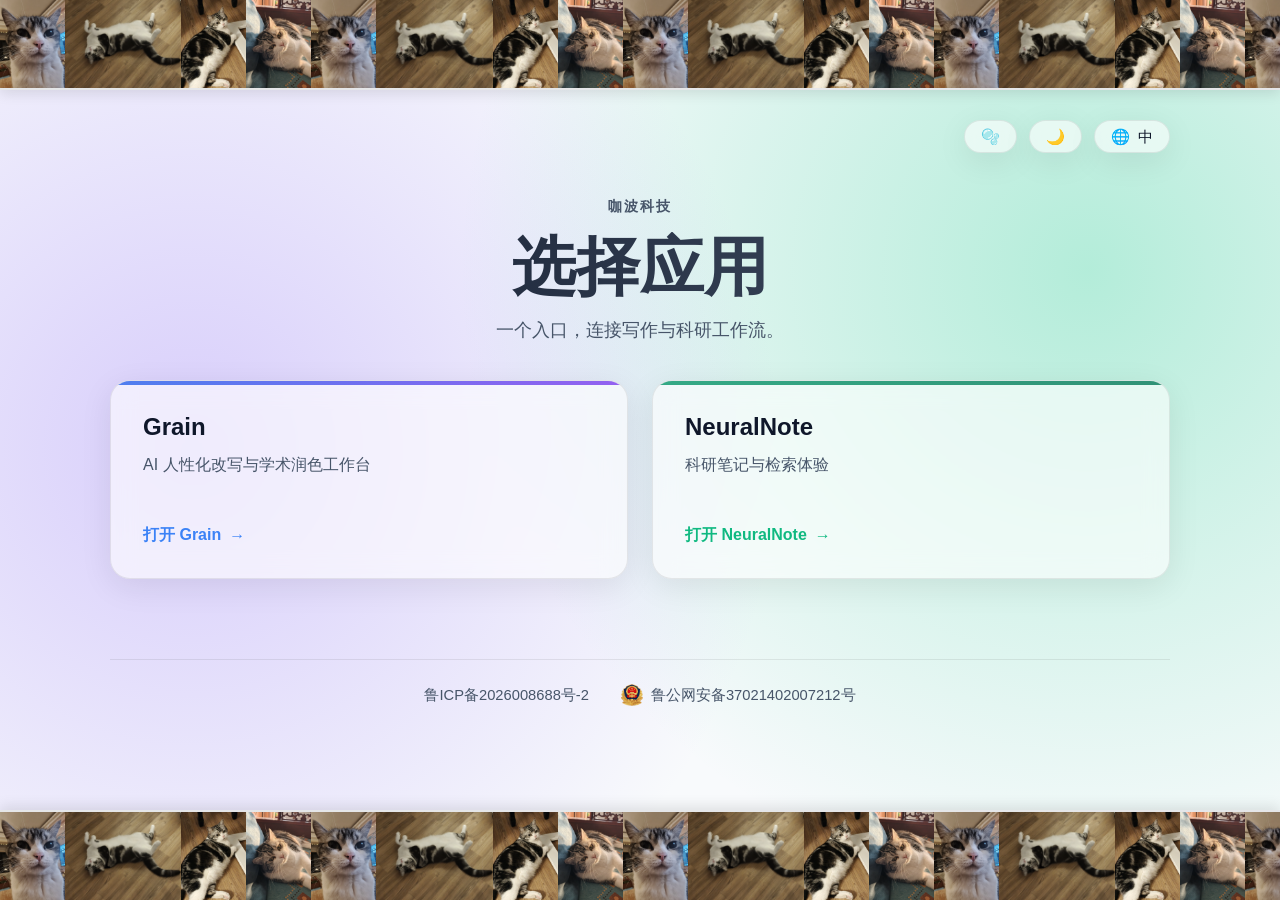
==== index.html @ 2827b4cf "fix: apply cache-busting to CSS for layout stability" ====
<!doctype html>
<html lang="zh-CN" data-theme="dark" data-layout="layout-b">
<head>
  <meta charset="utf-8" />
  <meta name="viewport" content="width=device-width, initial-scale=1" />
  <title>CapooTech</title>
  <meta name="description" content="CapooTech apps: Grain and NeuralNote" />
  <link rel="icon" type="image/svg+xml" href="/favicon-capoo.svg?v=20260208" />
  <link rel="stylesheet" href="/styles.css?v=20260422" />
  <script src="/lang-toggle.js?v=20260422" defer></script>
  <script src="/theme-toggle.js?v=20260422" defer></script>
  <script src="/layout-toggle.js?v=20260422" defer></script>
  <script src="/gallery-loader.js?v=20260422" defer></script>
</head>
<body>
  
  <!-- 方案 A：满屏环境漂浮泡泡 (Layout A) -->
  <!-- 内容现由 headless CMS 驱动的 gallery-loader.js 动态生成 -->
  <div class="floating-cats" aria-hidden="true">
  </div>

  <!-- 方案 B：顶部相框/履带 (Layout B) -->
  <!-- 内容现由 headless CMS 驱动的 gallery-loader.js 动态生成 -->
  <div class="edge-cats edge-top" aria-hidden="true">
    <div class="edge-track animate-left">
    </div>
  </div>

  <!-- 方案 B：底部相框/履带 (Layout B) -->
  <!-- 内容现由 headless CMS 驱动的 gallery-loader.js 动态生成 -->
  <div class="edge-cats edge-bottom" aria-hidden="true">
    <div class="edge-track animate-right">
    </div>
  </div>

  <main class="page">
    <header class="topbar">
      <!-- 视角切换 -->
      <button
        id="layout-toggle"
        class="lang-toggle"
        type="button"
        aria-label="切换排版"
        title="切换排版呈现(画框/漂浮泡泡)"
      >
        <span class="lang-icon" aria-hidden="true" id="layout-icon">🫧</span>
      </button>

      <!-- 主题切换 -->
      <button
        id="theme-toggle"
        class="lang-toggle"
        type="button"
        aria-label="切换主题"
        title="切换主题"
      >
        <span class="lang-icon" aria-hidden="true" id="theme-icon">🌙</span>
      </button>

      <!-- 语言切换 -->
      <button
        id="lang-toggle"
        class="lang-toggle"
        type="button"
        aria-label="切换到英文"
        title="切换语言"
      >
        <span class="lang-icon" aria-hidden="true">🌐</span>
        <span id="lang-label" class="lang-label">中</span>
      </button>
    </header>

    <section class="hero">
      <p class="kicker" data-i18n="brand">咖波科技</p>
      <h1 data-i18n="title">选择应用</h1>
      <p class="subtitle" data-i18n="subtitle">一个入口，连接写作与科研工作流。</p>
      <div class="cta-grid">
        <a class="card grain" href="https://grain.capootech.com" target="_blank" rel="noopener noreferrer">
          <h2>Grain</h2>
          <p data-i18n="grainDesc">AI 人性化改写与学术润色工作台</p>
          <span data-i18n="openGrain">打开 Grain</span>
        </a>
        <a class="card neuralnote" href="https://neuralnote.capootech.com" target="_blank" rel="noopener noreferrer">
          <h2>NeuralNote</h2>
          <p data-i18n="neuralDesc">科研笔记与检索体验</p>
          <span data-i18n="openNeural">打开 NeuralNote</span>
        </a>
      </div>
    </section>

    <footer class="site-footer" aria-label="Site filings">
      <div class="filings">
        <a
          class="filing-link"
          href="https://beian.miit.gov.cn/#/Integrated/index"
          target="_blank"
          rel="noopener noreferrer"
        >
          <span>鲁ICP备2026008688号-2</span>
        </a>
        <a
          class="filing-link filing-link-police"
          href="https://beian.mps.gov.cn/#/query/webSearch"
          target="_blank"
          rel="noopener noreferrer"
        >
          <img
            class="filing-badge"
            src="/images/filings/public-security-badge.png"
            alt=""
            aria-hidden="true"
            loading="lazy"
          />
          <span>鲁公网安备37021402007212号</span>
        </a>
      </div>
    </footer>

  </main>
</body>
</html>
---- styles.css ----
:root, [data-theme="dark"] {
  --bg: #0f172a;
  --bg-gradient-1: rgba(76, 29, 149, 0.25);
  --bg-gradient-2: rgba(15, 118, 110, 0.2);
  --text-primary: #f8fafc;
  --text-secondary: #94a3b8;
  --card-bg-glass: rgba(30, 41, 59, 0.6);
  --card-border: rgba(255, 255, 255, 0.1);
  --card-shadow: 0 8px 32px 0 rgba(0, 0, 0, 0.37);
  --card-hover-border: rgba(255, 255, 255, 0.25);
  --grain-gradient: linear-gradient(135deg, #3b82f6 0%, #8b5cf6 100%);
  --neural-gradient: linear-gradient(135deg, #10b981 0%, #059669 100%);
  --accent-glow: rgba(139, 92, 246, 0.4);
  --title-gradient: linear-gradient(to right, #fff, #94a3b8);
}

[data-theme="light"] {
  --bg: #f8fafc;
  --bg-gradient-1: rgba(167, 139, 250, 0.4);
  --bg-gradient-2: rgba(52, 211, 153, 0.35);
  --text-primary: #0f172a;
  --text-secondary: #475569;
  --card-bg-glass: rgba(255, 255, 255, 0.6);
  --card-border: rgba(0, 0, 0, 0.08);
  --card-shadow: 0 8px 32px 0 rgba(0, 0, 0, 0.08);
  --card-hover-border: rgba(0, 0, 0, 0.15);
  --grain-gradient: linear-gradient(135deg, #2563eb 0%, #7c3aed 100%);
  --neural-gradient: linear-gradient(135deg, #059669 0%, #047857 100%);
  --accent-glow: rgba(139, 92, 246, 0.2);
  --title-gradient: linear-gradient(to right, #0f172a, #475569);
}

* {
  box-sizing: border-box;
}

body {
  margin: 0;
  font-family: "Segoe UI", "PingFang SC", "Microsoft YaHei", sans-serif;
  color: var(--text-primary);
  background: var(--bg);
  background-image: 
    radial-gradient(circle at 15% 50%, var(--bg-gradient-1) 0%, transparent 50%),
    radial-gradient(circle at 85% 30%, var(--bg-gradient-2) 0%, transparent 50%);
  background-attachment: fixed;
  min-height: 100vh;
  overflow-x: hidden;
  transition: background 0.4s ease, color 0.4s ease;
}

/* Base Page Setup */
.page {
  max-width: 1100px;
  margin: 0 auto;
  padding: 120px 20px 120px; /* Leave space for layouts */
  position: relative;
  z-index: 10; 
}

/* ======= Layout Toggles ======= */
[data-layout="layout-a"] .edge-cats { display: none !important; }
[data-layout="layout-a"] .page { padding: 24px 20px 64px; } /* Reset padding for bubble mode */

[data-layout="layout-b"] .floating-cats { display: none !important; }

/* ======= Layout A: Floating Wrap Around Cats ======= */
.floating-cats {
  position: fixed;
  top: 0; left: 0; width: 100vw; height: 100vh;
  pointer-events: auto; /* Allow hover zoom */
  z-index: 1;
  overflow: hidden;
}

.floating-cats .orb {
  position: absolute;
  border-radius: 50%;
  object-fit: cover;
  box-shadow: 0 16px 40px rgba(0,0,0,0.3);
  opacity: 0.8;
  border: 4px solid var(--card-hover-border);
  transition: transform 0.4s cubic-bezier(0.175, 0.885, 0.32, 1.275), opacity 0.3s ease;
  cursor: pointer;
}

.floating-cats .orb:hover {
  transform: scale(2) !important;
  opacity: 1;
  z-index: 99;
}

/* Animations for orbs */
@keyframes drift1 { 0%, 100% { transform: translate(0, 0) rotate(0deg); } 50% { transform: translate(30vw, 15vh) rotate(10deg); } }
@keyframes drift2 { 0%, 100% { transform: translate(0, 0) rotate(0deg); } 50% { transform: translate(-20vw, 30vh) rotate(-15deg); } }
@keyframes drift3 { 0%, 100% { transform: translate(0, 0) rotate(0deg); } 50% { transform: translate(25vw, -40vh) rotate(5deg); } }
@keyframes drift4 { 0%, 100% { transform: translate(0, 0) rotate(0deg); } 50% { transform: translate(-35vw, -20vh) rotate(-10deg); } }

.orb1 { top: -5%; left: 5%; width: 220px; height: 220px; animation: drift1 40s infinite ease-in-out; }
.orb2 { top: 10%; right: -5%; width: 180px; height: 180px; animation: drift2 35s infinite ease-in-out; animation-delay: -5s; }
.orb3 { bottom: 5%; left: 15%; width: 200px; height: 200px; animation: drift3 45s infinite ease-in-out; animation-delay: -10s; }
.orb4 { bottom: -10%; right: 10%; width: 250px; height: 250px; animation: drift4 50s infinite ease-in-out; animation-delay: -15s; }


/* ======= Layout B: Edge Tracks ======= */
.edge-cats {
  position: fixed;
  left: 0;
  width: 100vw;
  height: 90px;
  overflow: hidden;
  z-index: 100;
  pointer-events: auto;
  background: var(--bg);
}

.edge-top {
  top: 0;
  border-bottom: 2px solid var(--card-border);
  box-shadow: 0 4px 12px rgba(0,0,0,0.1);
}

.edge-bottom {
  bottom: 0;
  border-top: 2px solid var(--card-border);
  box-shadow: 0 -4px 12px rgba(0,0,0,0.1);
}

.edge-track {
  display: flex;
  height: 100%;
  width: max-content;
  align-items: center;
  padding: 0; /* Fully flushed tape style */
}

/* New Marquee Group handles the seamless math */
.marquee-group {
  display: flex;
  height: 100%;
  align-items: center;
}

.edge-track:hover {
  animation-play-state: paused;
}

.animate-left { animation: scrollLeft 40s linear infinite; }
.animate-right { animation: scrollRight 40s linear infinite; }

.marquee-group img {
  height: 100%; /* Fully filling the belt height */
  width: auto;
  border-radius: 0; /* Remove border-radius for tape effect */
  margin-right: -1px; /* Remove gaps completely, overlap slightly to avoid antialiasing line */
  border: none; /* Remove borders */
  transition: transform 0.3s ease;
  object-fit: cover;
  flex-shrink: 0;
  cursor: pointer;
}

.marquee-group img:hover {
  transform: scale(1.3);
  z-index: 10;
  box-shadow: 0 8px 16px var(--accent-glow);
  position: relative; /* ensure scale brings it to top layer */
}

@keyframes scrollLeft {
  0% { transform: translateX(0); }
  100% { transform: translateX(-50%); } 
}
@keyframes scrollRight {
  0% { transform: translateX(-50%); }
  100% { transform: translateX(0); }
}


/* ======= Component Styles ======= */
.topbar {
  display: flex;
  justify-content: flex-end;
  gap: 12px;
  margin-bottom: 24px;
}

.lang-toggle {
  display: inline-flex;
  align-items: center;
  gap: 8px;
  border: 1px solid var(--card-border);
  border-radius: 999px;
  background: var(--card-bg-glass);
  backdrop-filter: blur(8px);
  -webkit-backdrop-filter: blur(8px);
  color: var(--text-primary);
  padding: 8px 16px;
  font-size: 0.95rem;
  line-height: 1;
  cursor: pointer;
  box-shadow: var(--card-shadow);
  transition: transform 0.3s ease, background 0.3s ease, border-color 0.3s ease, box-shadow 0.3s ease, color 0.3s ease;
}

.lang-toggle:hover {
  transform: translateY(-2px);
  background: var(--card-hover-border);
  border-color: var(--card-hover-border);
  box-shadow: 0 12px 24px var(--accent-glow);
}

.hero {
  text-align: center;
  margin-bottom: 48px;
  padding-top: 20px;
}

.kicker {
  letter-spacing: 0.15em;
  text-transform: uppercase;
  color: var(--text-secondary);
  margin: 0;
  font-weight: 600;
  font-size: 0.9rem;
}

h1 {
  margin: 16px 0 12px;
  font-size: clamp(2.5rem, 6vw, 4rem);
  font-weight: 800;
  background: var(--title-gradient);
  -webkit-background-clip: text;
  background-clip: text;
  color: transparent;
  line-height: 1.1;
}

.subtitle {
  color: var(--text-secondary);
  margin: 0 auto 36px;
  max-width: 680px;
  font-size: 1.15rem;
  line-height: 1.6;
}

.cta-grid {
  display: grid;
  grid-template-columns: repeat(2, minmax(0, 1fr));
  gap: 24px;
}

.card {
  text-align: left;
  text-decoration: none;
  color: inherit;
  padding: 32px;
  border: 1px solid var(--card-border);
  border-radius: 20px;
  background: var(--card-bg-glass);
  backdrop-filter: blur(12px);
  -webkit-backdrop-filter: blur(12px);
  box-shadow: var(--card-shadow);
  transition: all 0.4s cubic-bezier(0.175, 0.885, 0.32, 1.275);
  position: relative;
  overflow: hidden;
}

.card::before {
  content: "";
  position: absolute;
  top: 0; left: 0; right: 0; height: 4px;
  opacity: 0.8;
  transition: opacity 0.3s ease;
}

.card.grain::before { background: var(--grain-gradient); }
.card.neuralnote::before { background: var(--neural-gradient); }

.card:hover {
  transform: translateY(-8px) scale(1.02);
  border-color: var(--card-hover-border);
  box-shadow: 0 20px 40px var(--accent-glow);
}

.card:hover::before {
  opacity: 1;
}

.card h2 {
  margin: 0 0 12px;
  font-size: 1.5rem;
}

.card p {
  margin: 0 0 24px;
  color: var(--text-secondary);
  line-height: 1.5;
  min-height: 48px;
}

.card span {
  font-weight: 600;
  display: inline-flex;
  align-items: center;
  gap: 8px;
}

.card.grain span { color: #3b82f6; }
.card.neuralnote span { color: #10b981; }

.card span::after {
  content: "→";
  transition: transform 0.3s ease;
}

.card:hover span::after {
  transform: translateX(4px);
}

.site-footer {
  margin-top: 80px;
  padding-top: 24px;
  border-top: 1px solid var(--card-border);
  text-align: center;
}

.filings {
  display: flex;
  flex-wrap: wrap;
  justify-content: center;
  gap: 16px 32px;
}

.filing-link {
  display: inline-flex;
  align-items: center;
  gap: 8px;
  color: var(--text-secondary);
  text-decoration: none;
  font-size: 0.92rem;
  transition: color 0.2s ease;
}

.filing-link:hover {
  color: var(--text-primary);
}

.filing-badge {
  width: 22px;
  height: 22px;
  flex: 0 0 auto;
}

@media (max-width: 820px) {
  .cta-grid {
    grid-template-columns: 1fr;
  }
}

@media (max-width: 560px) {
  .page {
    padding-top: 100px;
  }
  h1 {
    font-size: 2.2rem;
  }
  .floating-cats .orb {
    width: 140px; height: 140px;
  }
  .edge-cats {
    height: 70px;
  }
}
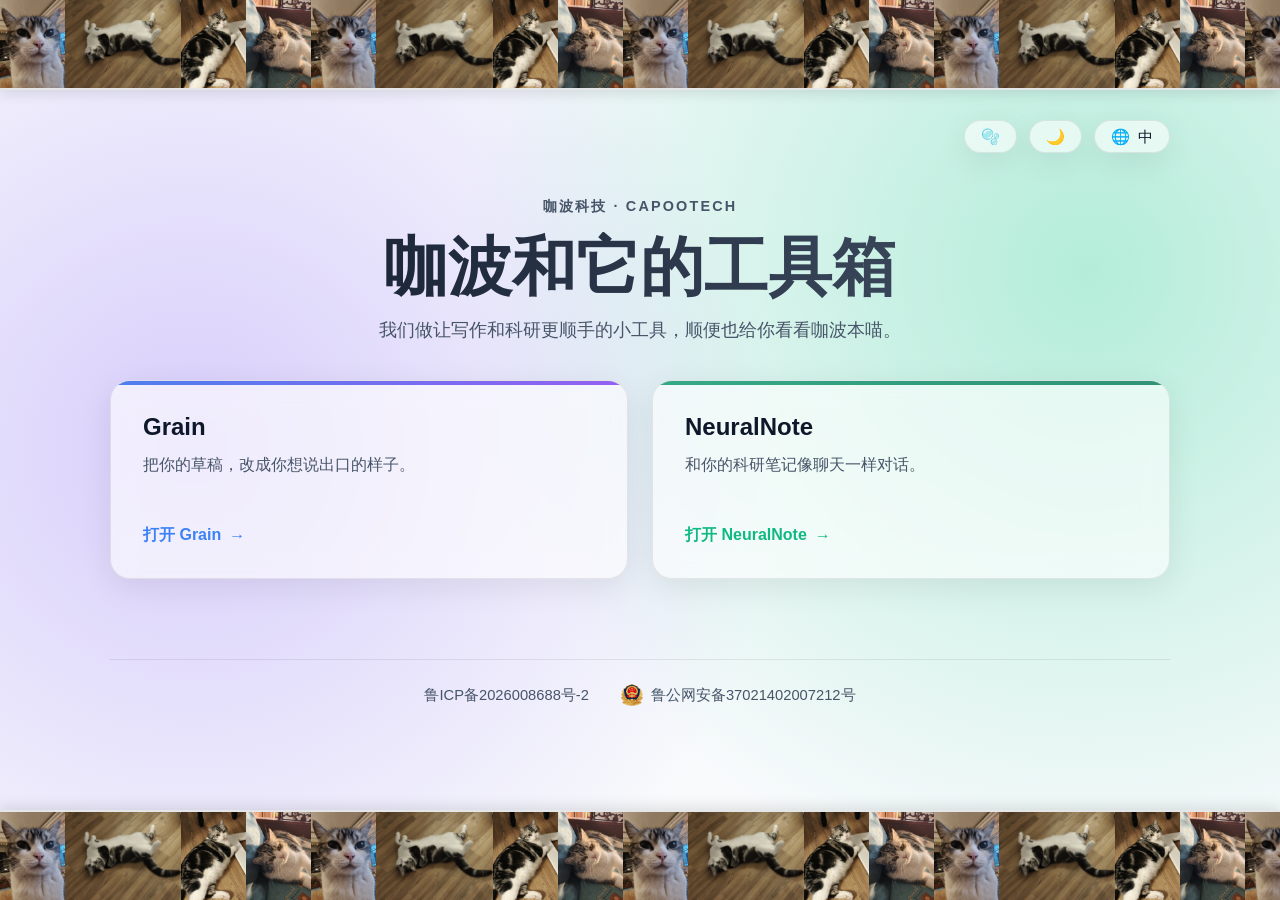
==== commit dd3b5c6d: "feat(home): rewrite hero copy and slow gallery animations - Position the site as a product showcase " ====
--- a/index.html
+++ b/index.html
@@ -6,11 +6,11 @@
   <title>CapooTech</title>
   <meta name="description" content="CapooTech apps: Grain and NeuralNote" />
   <link rel="icon" type="image/svg+xml" href="/favicon-capoo.svg?v=20260208" />
-  <link rel="stylesheet" href="/styles.css?v=20260422" />
-  <script src="/lang-toggle.js?v=20260422" defer></script>
-  <script src="/theme-toggle.js?v=20260422" defer></script>
-  <script src="/layout-toggle.js?v=20260422" defer></script>
-  <script src="/gallery-loader.js?v=20260422" defer></script>
+  <link rel="stylesheet" href="/styles.css?v=20260425b" />
+  <script src="/lang-toggle.js?v=20260425b" defer></script>
+  <script src="/theme-toggle.js?v=20260425b" defer></script>
+  <script src="/layout-toggle.js?v=20260425b" defer></script>
+  <script src="/gallery-loader.js?v=20260425b" defer></script>
 </head>
 <body>
   
@@ -71,18 +71,18 @@
     </header>
 
     <section class="hero">
-      <p class="kicker" data-i18n="brand">咖波科技</p>
-      <h1 data-i18n="title">选择应用</h1>
-      <p class="subtitle" data-i18n="subtitle">一个入口，连接写作与科研工作流。</p>
+      <p class="kicker" data-i18n="brand">咖波科技 · CapooTech</p>
+      <h1 data-i18n="title">咖波和它的工具箱</h1>
+      <p class="subtitle" data-i18n="subtitle">我们做让写作和科研更顺手的小工具，顺便也给你看看咖波本喵。</p>
       <div class="cta-grid">
         <a class="card grain" href="https://grain.capootech.com" target="_blank" rel="noopener noreferrer">
           <h2>Grain</h2>
-          <p data-i18n="grainDesc">AI 人性化改写与学术润色工作台</p>
+          <p data-i18n="grainDesc">把你的草稿，改成你想说出口的样子。</p>
           <span data-i18n="openGrain">打开 Grain</span>
         </a>
         <a class="card neuralnote" href="https://neuralnote.capootech.com" target="_blank" rel="noopener noreferrer">
           <h2>NeuralNote</h2>
-          <p data-i18n="neuralDesc">科研笔记与检索体验</p>
+          <p data-i18n="neuralDesc">和你的科研笔记像聊天一样对话。</p>
           <span data-i18n="openNeural">打开 NeuralNote</span>
         </a>
       </div>
--- a/styles.css
+++ b/styles.css
@@ -95,10 +95,10 @@
 @keyframes drift3 { 0%, 100% { transform: translate(0, 0) rotate(0deg); } 50% { transform: translate(25vw, -40vh) rotate(5deg); } }
 @keyframes drift4 { 0%, 100% { transform: translate(0, 0) rotate(0deg); } 50% { transform: translate(-35vw, -20vh) rotate(-10deg); } }
 
-.orb1 { top: -5%; left: 5%; width: 220px; height: 220px; animation: drift1 40s infinite ease-in-out; }
-.orb2 { top: 10%; right: -5%; width: 180px; height: 180px; animation: drift2 35s infinite ease-in-out; animation-delay: -5s; }
-.orb3 { bottom: 5%; left: 15%; width: 200px; height: 200px; animation: drift3 45s infinite ease-in-out; animation-delay: -10s; }
-.orb4 { bottom: -10%; right: 10%; width: 250px; height: 250px; animation: drift4 50s infinite ease-in-out; animation-delay: -15s; }
+.orb1 { top: -5%; left: 5%; width: 220px; height: 220px; animation: drift1 80s infinite ease-in-out; }
+.orb2 { top: 10%; right: -5%; width: 180px; height: 180px; animation: drift2 70s infinite ease-in-out; animation-delay: -10s; }
+.orb3 { bottom: 5%; left: 15%; width: 200px; height: 200px; animation: drift3 90s infinite ease-in-out; animation-delay: -20s; }
+.orb4 { bottom: -10%; right: 10%; width: 250px; height: 250px; animation: drift4 100s infinite ease-in-out; animation-delay: -30s; }
 
 
 /* ======= Layout B: Edge Tracks ======= */
@@ -144,8 +144,8 @@
   animation-play-state: paused;
 }
 
-.animate-left { animation: scrollLeft 40s linear infinite; }
-.animate-right { animation: scrollRight 40s linear infinite; }
+.animate-left { animation: scrollLeft 90s linear infinite; }
+.animate-right { animation: scrollRight 90s linear infinite; }
 
 .marquee-group img {
   height: 100%; /* Fully filling the belt height */
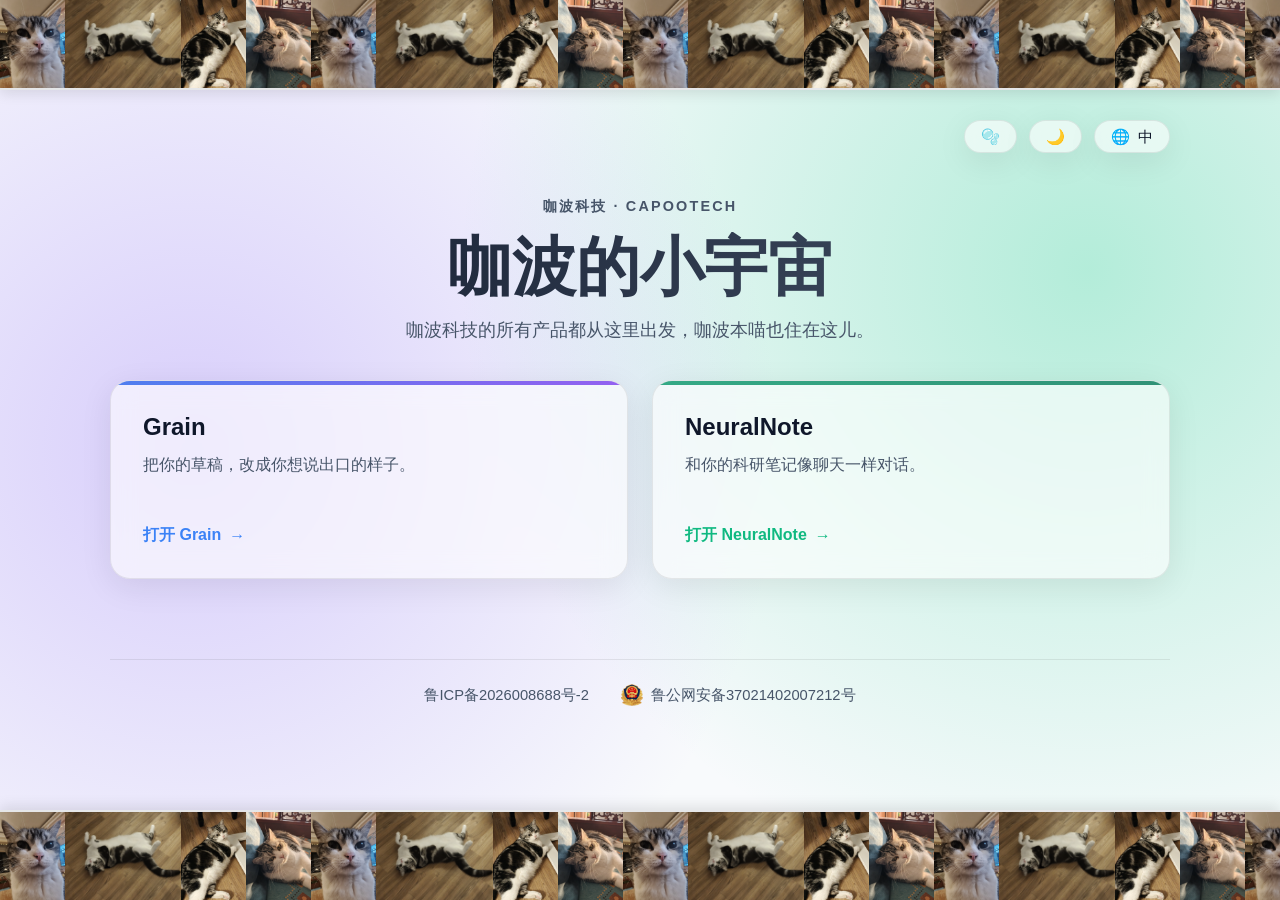
==== commit 1fe60e29: "feat(home): broaden hero copy, wire admin PKCE, add favicon options - Title rewrite: "咖波的小宇宙" / "Cap" ====
--- a/index.html
+++ b/index.html
@@ -6,11 +6,11 @@
   <title>CapooTech</title>
   <meta name="description" content="CapooTech apps: Grain and NeuralNote" />
   <link rel="icon" type="image/svg+xml" href="/favicon-capoo.svg?v=20260208" />
-  <link rel="stylesheet" href="/styles.css?v=20260425b" />
-  <script src="/lang-toggle.js?v=20260425b" defer></script>
-  <script src="/theme-toggle.js?v=20260425b" defer></script>
-  <script src="/layout-toggle.js?v=20260425b" defer></script>
-  <script src="/gallery-loader.js?v=20260425b" defer></script>
+  <link rel="stylesheet" href="/styles.css?v=20260425c" />
+  <script src="/lang-toggle.js?v=20260425c" defer></script>
+  <script src="/theme-toggle.js?v=20260425c" defer></script>
+  <script src="/layout-toggle.js?v=20260425c" defer></script>
+  <script src="/gallery-loader.js?v=20260425c" defer></script>
 </head>
 <body>
   
@@ -72,8 +72,8 @@
 
     <section class="hero">
       <p class="kicker" data-i18n="brand">咖波科技 · CapooTech</p>
-      <h1 data-i18n="title">咖波和它的工具箱</h1>
-      <p class="subtitle" data-i18n="subtitle">我们做让写作和科研更顺手的小工具，顺便也给你看看咖波本喵。</p>
+      <h1 data-i18n="title">咖波的小宇宙</h1>
+      <p class="subtitle" data-i18n="subtitle">咖波科技的所有产品都从这里出发，咖波本喵也住在这儿。</p>
       <div class="cta-grid">
         <a class="card grain" href="https://grain.capootech.com" target="_blank" rel="noopener noreferrer">
           <h2>Grain</h2>
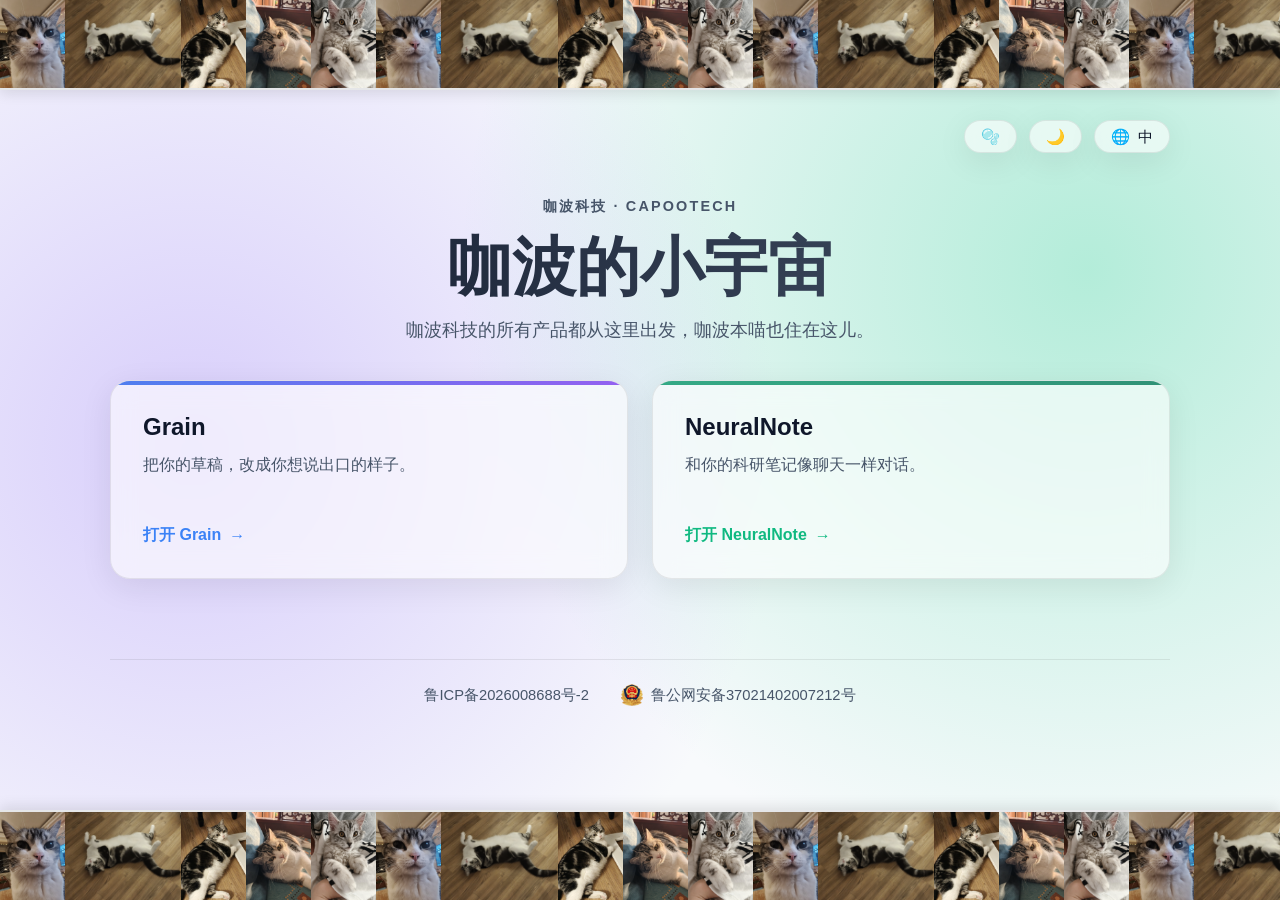
==== commit ee49e0c8: "feat(gallery): add floating zoom preview that breaks out of scroll containers - 新增全局固定定位的放大预览层，突破滚动条" ====
--- a/index.html
+++ b/index.html
@@ -1,4 +1,4 @@
-<!doctype html>
+﻿<!doctype html>
 <html lang="zh-CN" data-theme="dark" data-layout="layout-b">
 <head>
   <meta charset="utf-8" />
@@ -6,11 +6,11 @@
   <title>CapooTech</title>
   <meta name="description" content="CapooTech apps: Grain and NeuralNote" />
   <link rel="icon" type="image/svg+xml" href="/favicon-capoo.svg?v=20260208" />
-  <link rel="stylesheet" href="/styles.css?v=20260425c" />
-  <script src="/lang-toggle.js?v=20260425c" defer></script>
-  <script src="/theme-toggle.js?v=20260425c" defer></script>
-  <script src="/layout-toggle.js?v=20260425c" defer></script>
-  <script src="/gallery-loader.js?v=20260425c" defer></script>
+  <link rel="stylesheet" href="/styles.css?v=20260427a" />
+  <script src="/lang-toggle.js?v=20260427a" defer></script>
+  <script src="/theme-toggle.js?v=20260427a" defer></script>
+  <script src="/layout-toggle.js?v=20260427a" defer></script>
+  <script src="/gallery-loader.js?v=20260427a" defer></script>
 </head>
 <body>
   
@@ -119,3 +119,4 @@
   </main>
 </body>
 </html>
+
--- a/styles.css
+++ b/styles.css
@@ -1,4 +1,4 @@
-:root, [data-theme="dark"] {
+﻿:root, [data-theme="dark"] {
   --bg: #0f172a;
   --bg-gradient-1: rgba(76, 29, 149, 0.25);
   --bg-gradient-2: rgba(15, 118, 110, 0.2);
@@ -57,6 +57,47 @@
   z-index: 10; 
 }
 
+/* ======= Gallery Zoom Preview (突破容器的放大预览) ======= */
+.gallery-zoom-overlay {
+  position: fixed;
+  top: 0;
+  left: 0;
+  width: 100vw;
+  height: 100vh;
+  pointer-events: none;
+  z-index: 9999;
+  opacity: 0;
+  transition: opacity 0.3s ease;
+}
+
+.gallery-zoom-overlay.visible {
+  opacity: 1;
+}
+
+.gallery-zoom-image {
+  position: fixed;
+  max-width: 400px;
+  max-height: 400px;
+  width: auto;
+  height: auto;
+  border-radius: 16px;
+  box-shadow: 
+    0 0 0 4px var(--card-hover-border),
+    0 20px 60px rgba(0, 0, 0, 0.5),
+    0 0 40px var(--accent-glow);
+  object-fit: cover;
+  transform: scale(0.8);
+  opacity: 0;
+  transition: 
+    transform 0.4s cubic-bezier(0.175, 0.885, 0.32, 1.275),
+    opacity 0.3s ease;
+  pointer-events: none;
+}
+
+.gallery-zoom-image.visible {
+  transform: scale(1);
+  opacity: 1;
+}
 /* ======= Layout Toggles ======= */
 [data-layout="layout-a"] .edge-cats { display: none !important; }
 [data-layout="layout-a"] .page { padding: 24px 20px 64px; } /* Reset padding for bubble mode */
@@ -367,7 +408,13 @@
   .floating-cats .orb {
     width: 140px; height: 140px;
   }
-  .edge-cats {
+    .edge-cats {
     height: 70px;
   }
-}
+  .gallery-zoom-image {
+    max-width: 280px;
+    max-height: 280px;
+  }
+}
+
+
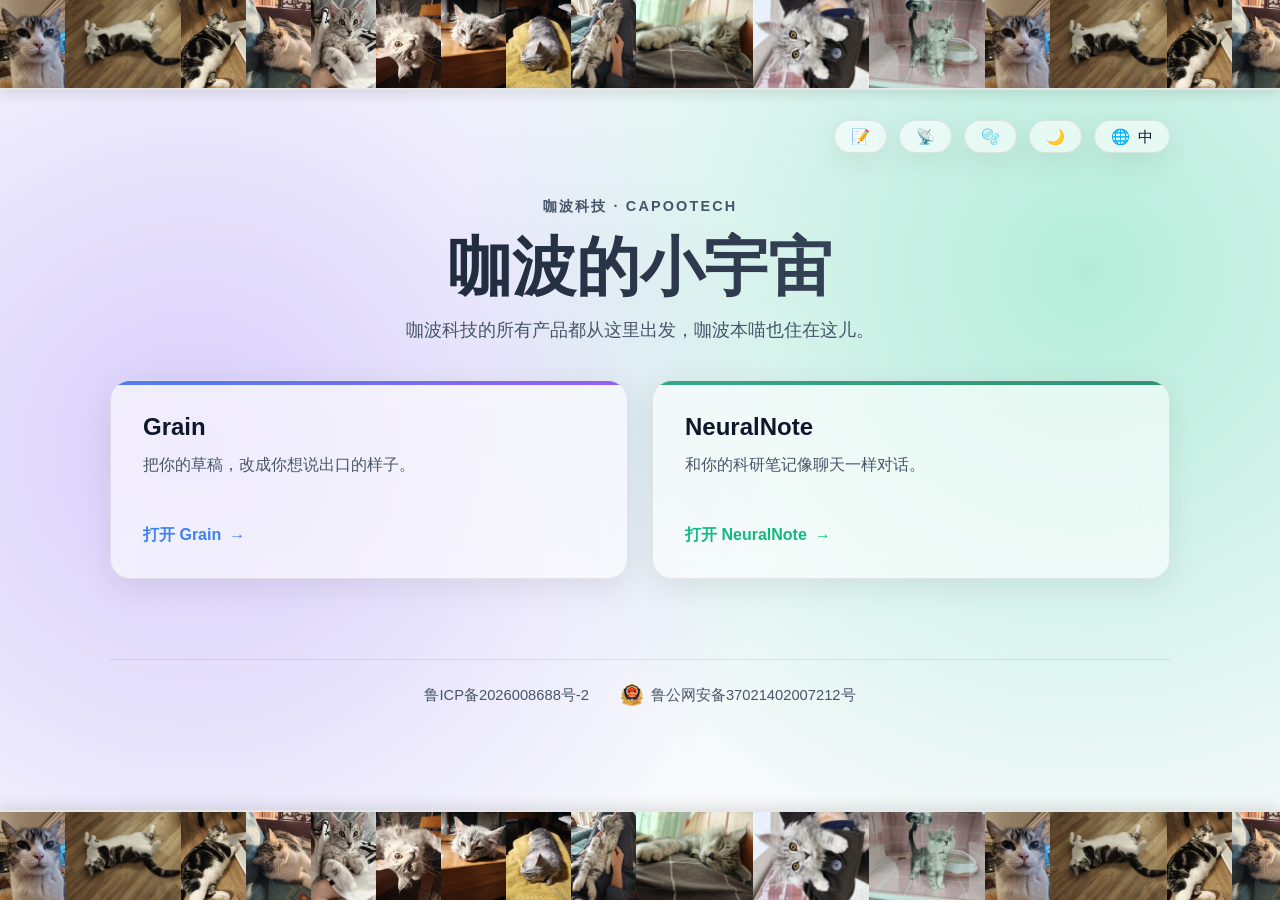
==== commit 7c21f906: "feat(topbar): add discreet blog and news entry icons Co-Authored-By: Claude Opus 4.7 <noreply@anthro" ====
--- a/index.html
+++ b/index.html
@@ -6,11 +6,11 @@
   <title>CapooTech</title>
   <meta name="description" content="CapooTech apps: Grain and NeuralNote" />
   <link rel="icon" type="image/svg+xml" href="/favicon-capoo.svg?v=20260208" />
-  <link rel="stylesheet" href="/styles.css?v=20260427a" />
-  <script src="/lang-toggle.js?v=20260427a" defer></script>
-  <script src="/theme-toggle.js?v=20260427a" defer></script>
-  <script src="/layout-toggle.js?v=20260427a" defer></script>
-  <script src="/gallery-loader.js?v=20260427a" defer></script>
+  <link rel="stylesheet" href="/styles.css?v=20260427b" />
+  <script src="/lang-toggle.js?v=20260427b" defer></script>
+  <script src="/theme-toggle.js?v=20260427b" defer></script>
+  <script src="/layout-toggle.js?v=20260427b" defer></script>
+  <script src="/gallery-loader.js?v=20260427b" defer></script>
 </head>
 <body>
   
@@ -35,6 +35,32 @@
 
   <main class="page">
     <header class="topbar">
+      <!-- 博客入口（隐蔽图标，→ blog.capootech.com） -->
+      <a
+        class="lang-toggle"
+        href="https://blog.capootech.com"
+        target="_blank"
+        rel="noopener noreferrer"
+        aria-label="博客"
+        title="咖波的博客"
+        style="text-decoration: none"
+      >
+        <span class="lang-icon" aria-hidden="true">📝</span>
+      </a>
+
+      <!-- 信息流入口（隐蔽图标，私密，→ news.capootech.com） -->
+      <a
+        class="lang-toggle"
+        href="https://news.capootech.com"
+        target="_blank"
+        rel="noopener noreferrer"
+        aria-label="信息流"
+        title="Hermes 信息流"
+        style="text-decoration: none"
+      >
+        <span class="lang-icon" aria-hidden="true">📡</span>
+      </a>
+
       <!-- 视角切换 -->
       <button
         id="layout-toggle"
@@ -120,3 +146,4 @@
 </body>
 </html>
 
+
--- a/styles.css
+++ b/styles.css
@@ -65,8 +65,9 @@
   width: 100vw;
   height: 100vh;
   pointer-events: none;
-  z-index: 9999;
+  z-index: 2147483647;
   opacity: 0;
+  
   transition: opacity 0.3s ease;
 }
 
@@ -76,22 +77,22 @@
 
 .gallery-zoom-image {
   position: fixed;
-  max-width: 400px;
-  max-height: 400px;
   width: auto;
   height: auto;
   border-radius: 16px;
-  box-shadow: 
-    0 0 0 4px var(--card-hover-border),
-    0 20px 60px rgba(0, 0, 0, 0.5),
-    0 0 40px var(--accent-glow);
+  box-shadow:
+    0 0 0 6px var(--card-hover-border),
+    0 25px 80px rgba(0, 0, 0, 0.6),
+    0 0 60px var(--accent-glow);
   object-fit: cover;
-  transform: scale(0.8);
+  transform-origin: center center;
+  transform: scale(0.9);
   opacity: 0;
-  transition: 
-    transform 0.4s cubic-bezier(0.175, 0.885, 0.32, 1.275),
-    opacity 0.3s ease;
+  transition:
+    transform 0.35s cubic-bezier(0.175, 0.885, 0.32, 1.275),
+    opacity 0.25s ease;
   pointer-events: none;
+  z-index: 2147483647;
 }
 
 .gallery-zoom-image.visible {
@@ -418,3 +419,6 @@
 }
 
 
+
+
+
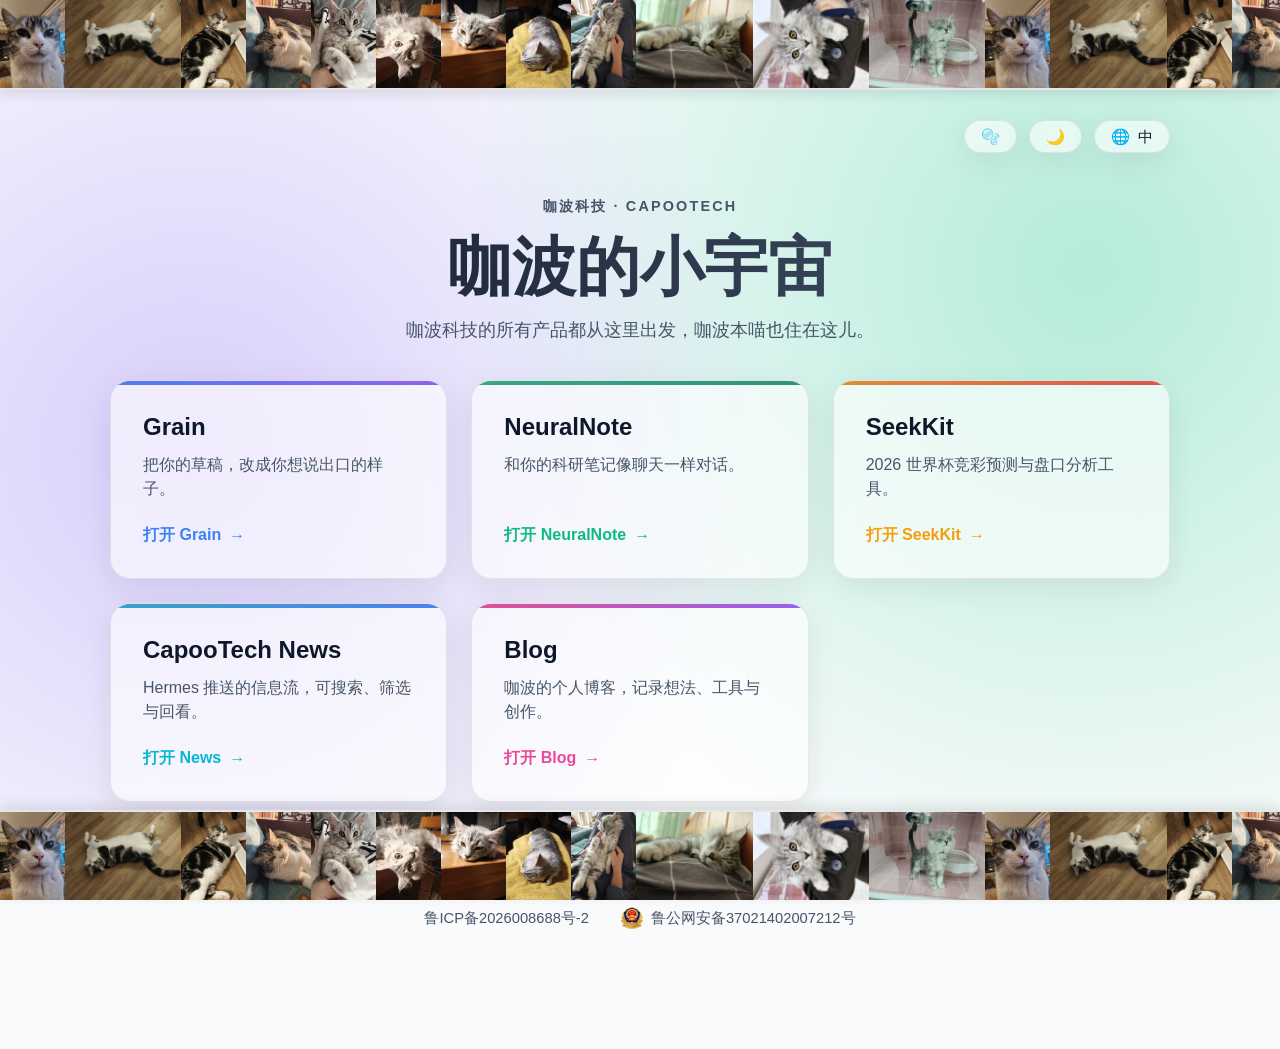
==== commit 441cc34c: "Co-authored-by:" ====
--- a/index.html
+++ b/index.html
@@ -4,13 +4,13 @@
   <meta charset="utf-8" />
   <meta name="viewport" content="width=device-width, initial-scale=1" />
   <title>CapooTech</title>
-  <meta name="description" content="CapooTech apps: Grain and NeuralNote" />
+  <meta name="description" content="CapooTech apps: Grain, NeuralNote, SeekKit, News and Blog" />
   <link rel="icon" type="image/svg+xml" href="/favicon-capoo.svg?v=20260208" />
-  <link rel="stylesheet" href="/styles.css?v=20260427b" />
-  <script src="/lang-toggle.js?v=20260427b" defer></script>
-  <script src="/theme-toggle.js?v=20260427b" defer></script>
-  <script src="/layout-toggle.js?v=20260427b" defer></script>
-  <script src="/gallery-loader.js?v=20260427b" defer></script>
+  <link rel="stylesheet" href="/styles.css?v=20260707a" />
+  <script src="/lang-toggle.js?v=20260707a" defer></script>
+  <script src="/theme-toggle.js?v=20260707a" defer></script>
+  <script src="/layout-toggle.js?v=20260707a" defer></script>
+  <script src="/gallery-loader.js?v=20260707a" defer></script>
 </head>
 <body>
   
@@ -35,32 +35,6 @@
 
   <main class="page">
     <header class="topbar">
-      <!-- 博客入口（隐蔽图标，→ blog.capootech.com） -->
-      <a
-        class="lang-toggle"
-        href="https://blog.capootech.com"
-        target="_blank"
-        rel="noopener noreferrer"
-        aria-label="博客"
-        title="咖波的博客"
-        style="text-decoration: none"
-      >
-        <span class="lang-icon" aria-hidden="true">📝</span>
-      </a>
-
-      <!-- 信息流入口（隐蔽图标，私密，→ news.capootech.com） -->
-      <a
-        class="lang-toggle"
-        href="https://news.capootech.com"
-        target="_blank"
-        rel="noopener noreferrer"
-        aria-label="信息流"
-        title="Hermes 信息流"
-        style="text-decoration: none"
-      >
-        <span class="lang-icon" aria-hidden="true">📡</span>
-      </a>
-
       <!-- 视角切换 -->
       <button
         id="layout-toggle"
@@ -111,6 +85,21 @@
           <p data-i18n="neuralDesc">和你的科研笔记像聊天一样对话。</p>
           <span data-i18n="openNeural">打开 NeuralNote</span>
         </a>
+        <a class="card seekkit" href="https://www.seekkit.cn/" target="_blank" rel="noopener noreferrer">
+          <h2>SeekKit</h2>
+          <p data-i18n="seekkitDesc">2026 世界杯竞彩预测与盘口分析工具。</p>
+          <span data-i18n="openSeekkit">打开 SeekKit</span>
+        </a>
+        <a class="card news" href="https://news.capootech.com" target="_blank" rel="noopener noreferrer">
+          <h2>CapooTech News</h2>
+          <p data-i18n="newsDesc">Hermes 推送的信息流，可搜索、筛选与回看。</p>
+          <span data-i18n="openNews">打开 News</span>
+        </a>
+        <a class="card blog" href="https://blog.capootech.com" target="_blank" rel="noopener noreferrer">
+          <h2>Blog</h2>
+          <p data-i18n="blogDesc">咖波的个人博客，记录想法、工具与创作。</p>
+          <span data-i18n="openBlog">打开 Blog</span>
+        </a>
       </div>
     </section>
 
--- a/styles.css
+++ b/styles.css
@@ -10,6 +10,9 @@
   --card-hover-border: rgba(255, 255, 255, 0.25);
   --grain-gradient: linear-gradient(135deg, #3b82f6 0%, #8b5cf6 100%);
   --neural-gradient: linear-gradient(135deg, #10b981 0%, #059669 100%);
+  --seekkit-gradient: linear-gradient(135deg, #f59e0b 0%, #ef4444 100%);
+  --news-gradient: linear-gradient(135deg, #06b6d4 0%, #3b82f6 100%);
+  --blog-gradient: linear-gradient(135deg, #ec4899 0%, #8b5cf6 100%);
   --accent-glow: rgba(139, 92, 246, 0.4);
   --title-gradient: linear-gradient(to right, #fff, #94a3b8);
 }
@@ -26,6 +29,9 @@
   --card-hover-border: rgba(0, 0, 0, 0.15);
   --grain-gradient: linear-gradient(135deg, #2563eb 0%, #7c3aed 100%);
   --neural-gradient: linear-gradient(135deg, #059669 0%, #047857 100%);
+  --seekkit-gradient: linear-gradient(135deg, #d97706 0%, #dc2626 100%);
+  --news-gradient: linear-gradient(135deg, #0891b2 0%, #2563eb 100%);
+  --blog-gradient: linear-gradient(135deg, #db2777 0%, #7c3aed 100%);
   --accent-glow: rgba(139, 92, 246, 0.2);
   --title-gradient: linear-gradient(to right, #0f172a, #475569);
 }
@@ -287,7 +293,7 @@
 
 .cta-grid {
   display: grid;
-  grid-template-columns: repeat(2, minmax(0, 1fr));
+  grid-template-columns: repeat(auto-fit, minmax(280px, 1fr));
   gap: 24px;
 }
 
@@ -317,6 +323,9 @@
 
 .card.grain::before { background: var(--grain-gradient); }
 .card.neuralnote::before { background: var(--neural-gradient); }
+.card.seekkit::before { background: var(--seekkit-gradient); }
+.card.news::before { background: var(--news-gradient); }
+.card.blog::before { background: var(--blog-gradient); }
 
 .card:hover {
   transform: translateY(-8px) scale(1.02);
@@ -349,6 +358,9 @@
 
 .card.grain span { color: #3b82f6; }
 .card.neuralnote span { color: #10b981; }
+.card.seekkit span { color: #f59e0b; }
+.card.news span { color: #06b6d4; }
+.card.blog span { color: #ec4899; }
 
 .card span::after {
   content: "→";
